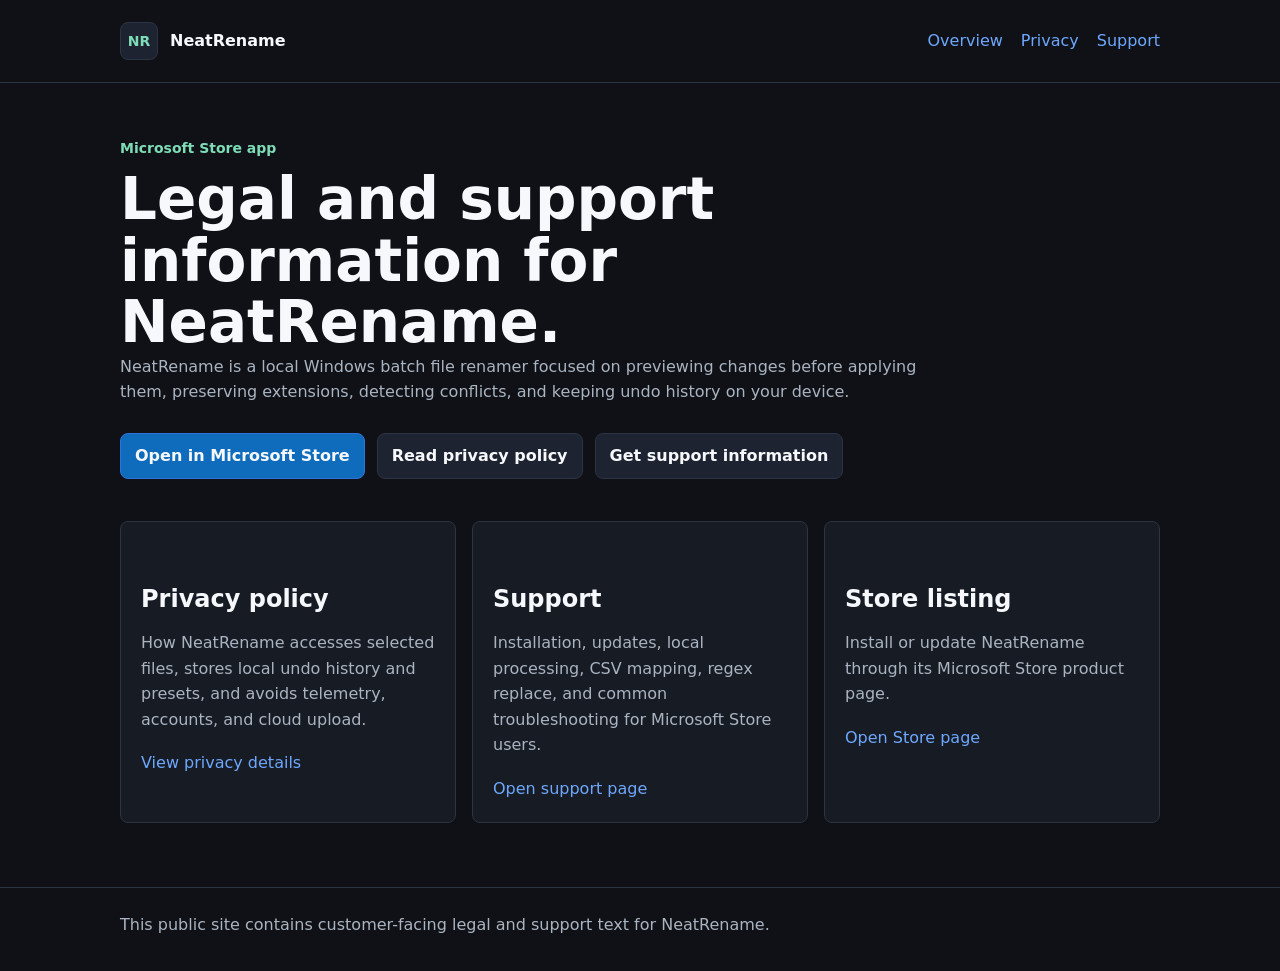
==== index.html @ ce516b66 "Publish NeatRename legal and support pages" ====
<!doctype html>
<html lang="en">
<head>
  <meta charset="utf-8">
  <meta name="viewport" content="width=device-width, initial-scale=1">
  <title>NeatRename Legal and Support</title>
  <meta name="description" content="Legal, privacy, and support information for NeatRename, a local Windows batch file renamer.">
  <link rel="stylesheet" href="styles.css">
</head>
<body>
  <header>
    <div class="shell nav">
      <a class="brand" href="index.html" aria-label="NeatRename legal home">
        <span class="brand-mark">NR</span>
        <span>NeatRename</span>
      </a>
      <nav class="nav-links" aria-label="Primary navigation">
        <a href="index.html">Overview</a>
        <a href="privacy.html">Privacy</a>
        <a href="support.html">Support</a>
      </nav>
    </div>
  </header>

  <main class="shell">
    <p class="eyebrow">Microsoft Store app</p>
    <h1>Legal and support information for NeatRename.</h1>
    <p>
      NeatRename is a local Windows batch file renamer focused on previewing changes before
      applying them, preserving extensions, detecting conflicts, and keeping undo history on
      your device.
    </p>
    <div class="actions">
      <a class="button primary" href="https://apps.microsoft.com/detail/9P6L0C1SX321">Open in Microsoft Store</a>
      <a class="button" href="privacy.html">Read privacy policy</a>
      <a class="button" href="support.html">Get support information</a>
    </div>

    <section class="grid" aria-label="Site sections">
      <article class="card">
        <h2>Privacy policy</h2>
        <p>
          How NeatRename accesses selected files, stores local undo history and presets, and avoids
          telemetry, accounts, and cloud upload.
        </p>
        <a href="privacy.html">View privacy details</a>
      </article>

      <article class="card">
        <h2>Support</h2>
        <p>
          Installation, updates, local processing, CSV mapping, regex replace, and common
          troubleshooting for Microsoft Store users.
        </p>
        <a href="support.html">Open support page</a>
      </article>

      <article class="card">
        <h2>Store listing</h2>
        <p>
          Install or update NeatRename through its Microsoft Store product page.
        </p>
        <a href="https://apps.microsoft.com/detail/9P6L0C1SX321">Open Store page</a>
      </article>
    </section>
  </main>

  <footer>
    <div class="shell">
      This public site contains customer-facing legal and support text for NeatRename.
    </div>
  </footer>
</body>
</html>
---- styles.css ----
:root {
  color-scheme: dark;
  --bg: #0f1117;
  --panel: #171b24;
  --panel-alt: #1d2330;
  --border: #2b3442;
  --text: #f6f8fb;
  --muted: #aab4c0;
  --accent: #6ea8fe;
  --success: #7eddb7;
}

* {
  box-sizing: border-box;
}

body {
  margin: 0;
  background: var(--bg);
  color: var(--text);
  font-family: "Segoe UI", system-ui, -apple-system, BlinkMacSystemFont, sans-serif;
  line-height: 1.6;
}

a {
  color: var(--accent);
  text-decoration: none;
}

a:hover {
  text-decoration: underline;
}

.shell {
  width: min(1040px, calc(100% - 40px));
  margin: 0 auto;
}

header {
  border-bottom: 1px solid var(--border);
}

.nav {
  display: flex;
  align-items: center;
  justify-content: space-between;
  gap: 20px;
  padding: 22px 0;
}

.brand {
  display: inline-flex;
  align-items: center;
  gap: 12px;
  color: var(--text);
  font-weight: 700;
}

.brand-mark {
  display: grid;
  width: 38px;
  height: 38px;
  place-items: center;
  border: 1px solid var(--border);
  border-radius: 8px;
  background: var(--panel-alt);
  color: var(--success);
  font-size: 14px;
  letter-spacing: 0;
}

.nav-links {
  display: flex;
  gap: 18px;
  flex-wrap: wrap;
}

main {
  padding: 54px 0 64px;
}

.eyebrow {
  color: var(--success);
  font-size: 14px;
  font-weight: 650;
  margin: 0 0 10px;
}

h1 {
  max-width: 780px;
  margin: 0;
  font-size: clamp(34px, 5vw, 58px);
  line-height: 1.06;
  letter-spacing: 0;
}

h2 {
  margin: 38px 0 12px;
  font-size: 24px;
  letter-spacing: 0;
}

h3 {
  margin: 26px 0 8px;
  font-size: 18px;
}

p {
  max-width: 800px;
  margin: 0 0 16px;
  color: var(--muted);
}

ul {
  margin: 8px 0 20px;
  padding-left: 24px;
  color: var(--muted);
}

code,
pre {
  font-family: "Cascadia Mono", "Consolas", monospace;
}

pre {
  overflow-x: auto;
  margin: 14px 0 22px;
  padding: 14px 16px;
  border: 1px solid var(--border);
  border-radius: 8px;
  background: #0b0e14;
  color: var(--text);
}

.actions {
  display: flex;
  gap: 12px;
  flex-wrap: wrap;
  margin-top: 28px;
}

.button {
  display: inline-flex;
  min-height: 42px;
  align-items: center;
  justify-content: center;
  border: 1px solid var(--border);
  border-radius: 8px;
  padding: 9px 14px;
  background: var(--panel-alt);
  color: var(--text);
  font-weight: 650;
}

.button.primary {
  border-color: #2f73d8;
  background: #0f6cbd;
}

.grid {
  display: grid;
  grid-template-columns: repeat(3, minmax(0, 1fr));
  gap: 16px;
  margin-top: 42px;
}

.card {
  min-height: 180px;
  border: 1px solid var(--border);
  border-radius: 8px;
  background: var(--panel);
  padding: 20px;
}

.card p {
  margin-bottom: 18px;
}

.summary {
  display: grid;
  grid-template-columns: repeat(3, minmax(0, 1fr));
  gap: 12px;
  margin: 28px 0 38px;
}

.summary-item {
  border: 1px solid var(--border);
  border-radius: 8px;
  background: var(--panel);
  padding: 16px;
}

.summary-item strong {
  display: block;
  margin-bottom: 4px;
}

.summary-item span {
  color: var(--muted);
}

footer {
  border-top: 1px solid var(--border);
  padding: 24px 0 34px;
  color: var(--muted);
}

@media (max-width: 760px) {
  .nav {
    align-items: flex-start;
    flex-direction: column;
  }

  .grid,
  .summary {
    grid-template-columns: 1fr;
  }

  main {
    padding-top: 38px;
  }
}
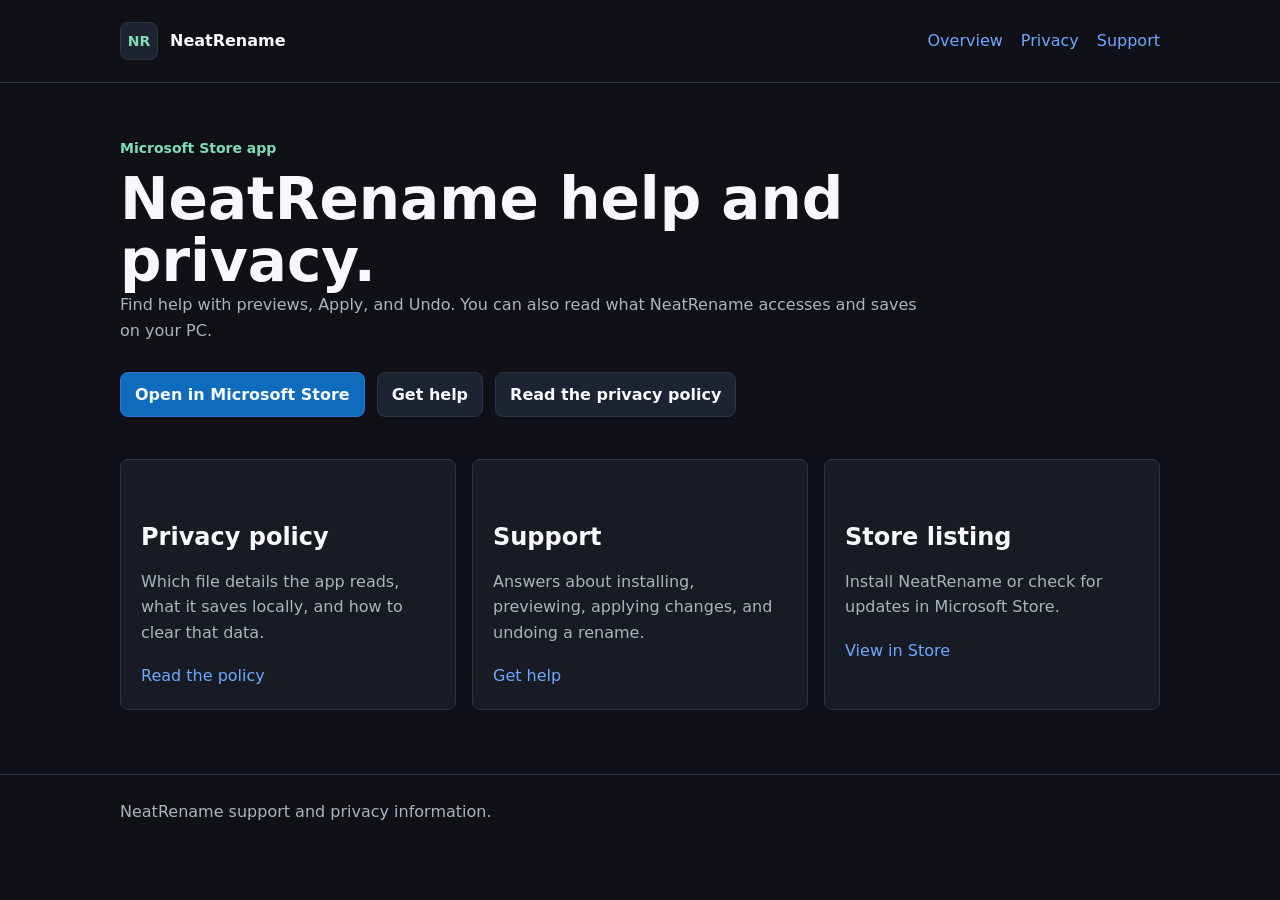
==== commit dc427011: "Make public help pages clearer and actionable" ====
--- a/index.html
+++ b/index.html
@@ -3,8 +3,8 @@
 <head>
   <meta charset="utf-8">
   <meta name="viewport" content="width=device-width, initial-scale=1">
-  <title>NeatRename Legal and Support</title>
-  <meta name="description" content="Legal, privacy, and support information for NeatRename, a local Windows batch file renamer.">
+  <title>NeatRename Help and Privacy</title>
+  <meta name="description" content="NeatRename help, privacy details, and the Microsoft Store link.">
   <link rel="stylesheet" href="styles.css">
 </head>
 <body>
@@ -24,50 +24,47 @@
 
   <main class="shell">
     <p class="eyebrow">Microsoft Store app</p>
-    <h1>Legal and support information for NeatRename.</h1>
+    <h1>NeatRename help and privacy.</h1>
     <p>
-      NeatRename is a local Windows batch file renamer focused on previewing changes before
-      applying them, preserving extensions, detecting conflicts, and keeping undo history on
-      your device.
+      Find help with previews, Apply, and Undo. You can also read what NeatRename
+      accesses and saves on your PC.
     </p>
     <div class="actions">
       <a class="button primary" href="https://apps.microsoft.com/detail/9P6L0C1SX321">Open in Microsoft Store</a>
-      <a class="button" href="privacy.html">Read privacy policy</a>
-      <a class="button" href="support.html">Get support information</a>
+      <a class="button" href="support.html">Get help</a>
+      <a class="button" href="privacy.html">Read the privacy policy</a>
     </div>
 
     <section class="grid" aria-label="Site sections">
       <article class="card">
         <h2>Privacy policy</h2>
         <p>
-          How NeatRename accesses selected files, stores local undo history and presets, and avoids
-          telemetry, accounts, and cloud upload.
+          Which file details the app reads, what it saves locally, and how to clear that data.
         </p>
-        <a href="privacy.html">View privacy details</a>
+        <a href="privacy.html">Read the policy</a>
       </article>
 
       <article class="card">
         <h2>Support</h2>
         <p>
-          Installation, updates, local processing, CSV mapping, regex replace, and common
-          troubleshooting for Microsoft Store users.
+          Answers about installing, previewing, applying changes, and undoing a rename.
         </p>
-        <a href="support.html">Open support page</a>
+        <a href="support.html">Get help</a>
       </article>
 
       <article class="card">
         <h2>Store listing</h2>
         <p>
-          Install or update NeatRename through its Microsoft Store product page.
+          Install NeatRename or check for updates in Microsoft Store.
         </p>
-        <a href="https://apps.microsoft.com/detail/9P6L0C1SX321">Open Store page</a>
+        <a href="https://apps.microsoft.com/detail/9P6L0C1SX321">View in Store</a>
       </article>
     </section>
   </main>
 
   <footer>
     <div class="shell">
-      This public site contains customer-facing legal and support text for NeatRename.
+      NeatRename support and privacy information.
     </div>
   </footer>
 </body>
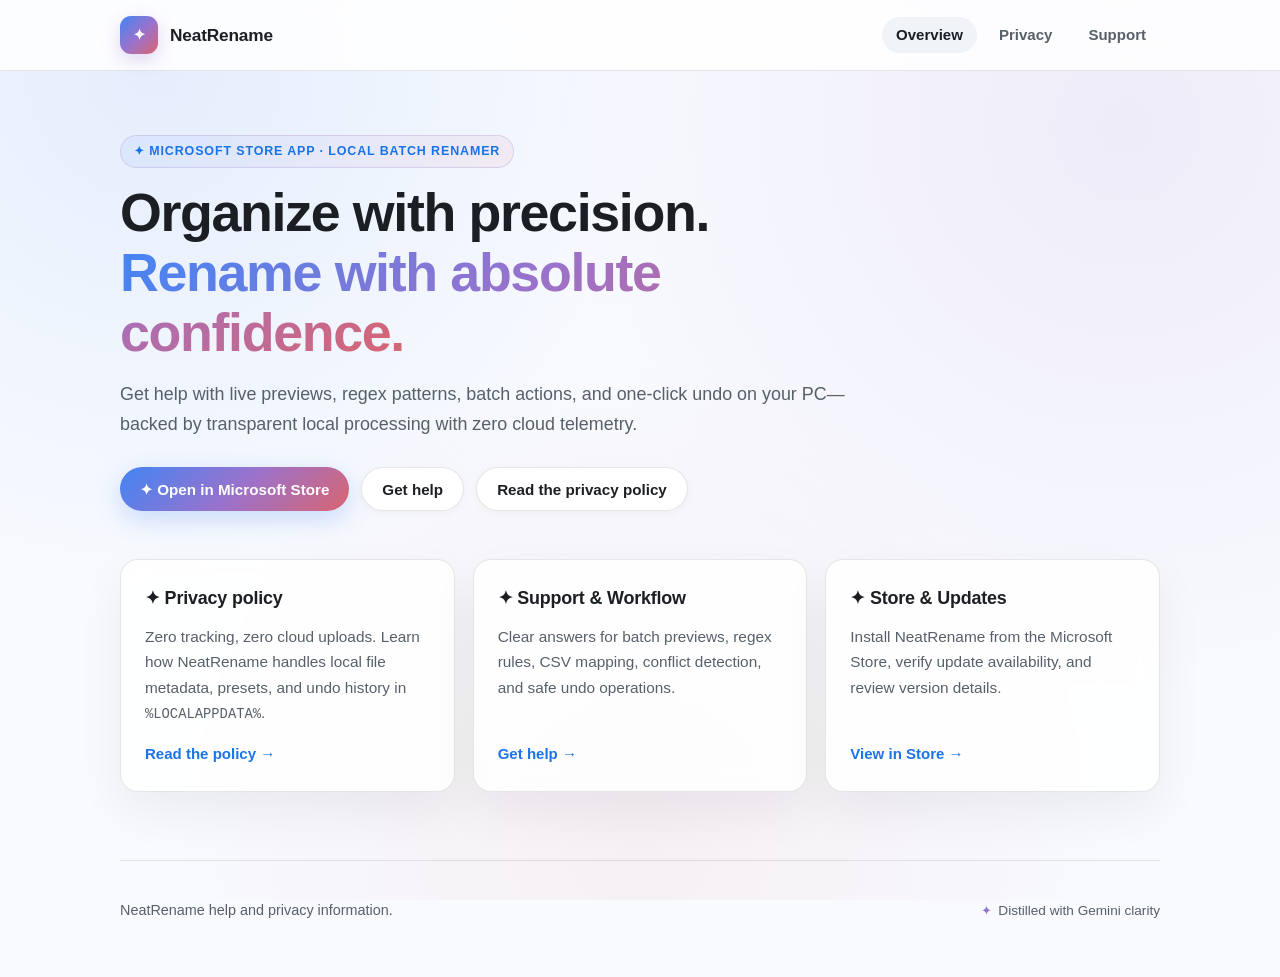
==== commit d6aeb626: "Redesign legal and support pages with Gemini design language" ====
--- a/index.html
+++ b/index.html
@@ -8,64 +8,68 @@
   <link rel="stylesheet" href="styles.css">
 </head>
 <body>
-  <header>
-    <div class="shell nav">
-      <a class="brand" href="index.html" aria-label="NeatRename legal home">
-        <span class="brand-mark">NR</span>
-        <span>NeatRename</span>
-      </a>
-      <nav class="nav-links" aria-label="Primary navigation">
-        <a href="index.html">Overview</a>
-        <a href="privacy.html">Privacy</a>
-        <a href="support.html">Support</a>
-      </nav>
-    </div>
-  </header>
+  <div class="site-shell">
+    <header class="topbar">
+      <div class="topbar-inner">
+        <a class="brand" href="index.html" aria-label="NeatRename legal home">
+          <span class="brand-mark" aria-hidden="true">✦</span>
+          <span>NeatRename</span>
+        </a>
+        <nav class="nav" aria-label="Main navigation">
+          <a href="index.html" aria-current="page">Overview</a>
+          <a href="privacy.html">Privacy</a>
+          <a href="support.html">Support</a>
+        </nav>
+      </div>
+    </header>
 
-  <main class="shell">
-    <p class="eyebrow">Microsoft Store app</p>
-    <h1>NeatRename help and privacy.</h1>
-    <p>
-      Find help with previews, Apply, and Undo. You can also read what NeatRename
-      accesses and saves on your PC.
-    </p>
-    <div class="actions">
-      <a class="button primary" href="https://apps.microsoft.com/detail/9P6L0C1SX321">Open in Microsoft Store</a>
-      <a class="button" href="support.html">Get help</a>
-      <a class="button" href="privacy.html">Read the privacy policy</a>
-    </div>
+    <main>
+      <section class="hero">
+        <p class="eyebrow">✦ Microsoft Store App · Local Batch Renamer</p>
+        <h1>Organize with precision.<br><span class="gradient-text">Rename with absolute confidence.</span></h1>
+        <p class="lede">
+          Get help with live previews, regex patterns, batch actions, and one-click undo on your PC—backed by transparent local processing with zero cloud telemetry.
+        </p>
+        <div class="actions">
+          <a class="button primary" href="https://apps.microsoft.com/detail/9P6L0C1SX321">✦ Open in Microsoft Store</a>
+          <a class="button" href="support.html">Get help</a>
+          <a class="button" href="privacy.html">Read the privacy policy</a>
+        </div>
+      </section>
 
-    <section class="grid" aria-label="Site sections">
-      <article class="card">
-        <h2>Privacy policy</h2>
-        <p>
-          Which file details the app reads, what it saves locally, and how to clear that data.
-        </p>
-        <a href="privacy.html">Read the policy</a>
-      </article>
+      <section class="content">
+        <div class="grid" aria-label="NeatRename public pages">
+          <article class="card">
+            <div>
+              <h2>✦ Privacy policy</h2>
+              <p>Zero tracking, zero cloud uploads. Learn how NeatRename handles local file metadata, presets, and undo history in <code>%LOCALAPPDATA%</code>.</p>
+            </div>
+            <a href="privacy.html">Read the policy →</a>
+          </article>
 
-      <article class="card">
-        <h2>Support</h2>
-        <p>
-          Answers about installing, previewing, applying changes, and undoing a rename.
-        </p>
-        <a href="support.html">Get help</a>
-      </article>
+          <article class="card">
+            <div>
+              <h2>✦ Support &amp; Workflow</h2>
+              <p>Clear answers for batch previews, regex rules, CSV mapping, conflict detection, and safe undo operations.</p>
+            </div>
+            <a href="support.html">Get help →</a>
+          </article>
 
-      <article class="card">
-        <h2>Store listing</h2>
-        <p>
-          Install NeatRename or check for updates in Microsoft Store.
-        </p>
-        <a href="https://apps.microsoft.com/detail/9P6L0C1SX321">View in Store</a>
-      </article>
-    </section>
-  </main>
+          <article class="card">
+            <div>
+              <h2>✦ Store &amp; Updates</h2>
+              <p>Install NeatRename from the Microsoft Store, verify update availability, and review version details.</p>
+            </div>
+            <a href="https://apps.microsoft.com/detail/9P6L0C1SX321">View in Store →</a>
+          </article>
+        </div>
+      </section>
+    </main>
 
-  <footer>
-    <div class="shell">
-      NeatRename support and privacy information.
-    </div>
-  </footer>
+    <footer class="footer">
+      <p>NeatRename help and privacy information.</p>
+      <span class="footer-badge"><span class="brand-spark">✦</span> Distilled with Gemini clarity</span>
+    </footer>
+  </div>
 </body>
 </html>
--- a/styles.css
+++ b/styles.css
@@ -1,13 +1,22 @@
 :root {
-  color-scheme: dark;
-  --bg: #0f1117;
-  --panel: #171b24;
-  --panel-alt: #1d2330;
-  --border: #2b3442;
-  --text: #f6f8fb;
-  --muted: #aab4c0;
-  --accent: #6ea8fe;
-  --success: #7eddb7;
+  color-scheme: light dark;
+  --bg: #f8fafe;
+  --surface: rgba(255, 255, 255, 0.86);
+  --surface-solid: #ffffff;
+  --surface-muted: #f0f4f9;
+  --text: #1b1f24;
+  --muted: #57606a;
+  --border: rgba(27, 31, 36, 0.11);
+  --accent: #4285f4;
+  --accent-strong: #1a73e8;
+  --gemini-purple: #9b72cb;
+  --gemini-coral: #d96570;
+  --gemini-gradient: linear-gradient(135deg, #4285f4 0%, #9b72cb 52%, #d96570 100%);
+  --gemini-soft-bg: linear-gradient(135deg, rgba(66, 133, 244, 0.08) 0%, rgba(155, 114, 203, 0.08) 52%, rgba(217, 101, 112, 0.08) 100%);
+  --shadow: 0 20px 48px rgba(15, 23, 42, 0.06);
+  --radius-lg: 18px;
+  --radius-md: 12px;
+  --radius-pill: 999px;
 }
 
 * {
@@ -16,36 +25,63 @@
 
 body {
   margin: 0;
-  background: var(--bg);
-  color: var(--text);
-  font-family: "Segoe UI", system-ui, -apple-system, BlinkMacSystemFont, sans-serif;
-  line-height: 1.6;
+  background-color: var(--bg);
+  background-image:
+    radial-gradient(circle at 12% 8%, rgba(66, 133, 244, 0.10), transparent 38%),
+    radial-gradient(circle at 88% 14%, rgba(155, 114, 203, 0.10), transparent 42%),
+    radial-gradient(circle at 50% 92%, rgba(217, 101, 112, 0.07), transparent 45%);
+  background-attachment: fixed;
+  color: var(--text);
+  font-family: "Google Sans", -apple-system, BlinkMacSystemFont, "Segoe UI", Roboto, sans-serif;
+  line-height: 1.65;
+  -webkit-font-smoothing: antialiased;
 }
 
 a {
-  color: var(--accent);
-  text-decoration: none;
+  color: var(--accent-strong);
+  text-decoration-thickness: 1px;
+  text-underline-offset: 3px;
+  transition: color 0.18s ease, opacity 0.18s ease;
 }
 
 a:hover {
-  text-decoration: underline;
-}
-
-.shell {
+  color: var(--gemini-purple);
+}
+
+.site-shell {
+  min-height: 100vh;
+  display: flex;
+  flex-direction: column;
+}
+
+main {
+  flex: 1;
+}
+
+.topbar {
+  position: sticky;
+  top: 0;
+  z-index: 20;
+  border-bottom: 1px solid var(--border);
+  background: var(--surface);
+  backdrop-filter: blur(16px);
+  -webkit-backdrop-filter: blur(16px);
+}
+
+.topbar-inner,
+.hero,
+.content,
+.footer {
   width: min(1040px, calc(100% - 40px));
   margin: 0 auto;
 }
 
-header {
-  border-bottom: 1px solid var(--border);
-}
-
-.nav {
+.topbar-inner {
   display: flex;
   align-items: center;
   justify-content: space-between;
-  gap: 20px;
-  padding: 22px 0;
+  gap: 18px;
+  min-height: 70px;
 }
 
 .brand {
@@ -54,6 +90,9 @@
   gap: 12px;
   color: var(--text);
   font-weight: 700;
+  font-size: 1.08rem;
+  text-decoration: none;
+  letter-spacing: -0.01em;
 }
 
 .brand-mark {
@@ -61,162 +100,347 @@
   width: 38px;
   height: 38px;
   place-items: center;
-  border: 1px solid var(--border);
-  border-radius: 8px;
-  background: var(--panel-alt);
-  color: var(--success);
-  font-size: 14px;
-  letter-spacing: 0;
-}
-
-.nav-links {
-  display: flex;
-  gap: 18px;
+  border-radius: 11px;
+  background: var(--gemini-gradient);
+  color: #ffffff;
+  font-size: 0.92rem;
+  font-weight: 800;
+  letter-spacing: -0.02em;
+  box-shadow: 0 6px 18px rgba(155, 114, 203, 0.28);
+}
+
+.brand-spark {
+  background: var(--gemini-gradient);
+  -webkit-background-clip: text;
+  -webkit-text-fill-color: transparent;
+  font-size: 0.95em;
+  margin-left: 2px;
+}
+
+.nav {
+  display: flex;
   flex-wrap: wrap;
-}
-
-main {
-  padding: 54px 0 64px;
+  justify-content: flex-end;
+  gap: 8px;
+}
+
+.nav a {
+  color: var(--muted);
+  font-size: 0.94rem;
+  font-weight: 550;
+  text-decoration: none;
+  padding: 6px 14px;
+  border-radius: var(--radius-pill);
+  transition: background 0.18s ease, color 0.18s ease;
+}
+
+.nav a[aria-current="page"],
+.nav a:hover {
+  color: var(--text);
+  background: var(--surface-muted);
+}
+
+.hero {
+  padding: 64px 0 32px;
 }
 
 .eyebrow {
-  color: var(--success);
-  font-size: 14px;
-  font-weight: 650;
-  margin: 0 0 10px;
+  display: inline-flex;
+  align-items: center;
+  gap: 6px;
+  margin: 0 0 14px;
+  padding: 5px 13px;
+  border-radius: var(--radius-pill);
+  background: var(--gemini-soft-bg);
+  border: 1px solid rgba(155, 114, 203, 0.24);
+  color: var(--accent-strong);
+  font-size: 0.78rem;
+  font-weight: 700;
+  letter-spacing: 0.07em;
+  text-transform: uppercase;
 }
 
 h1 {
-  max-width: 780px;
   margin: 0;
-  font-size: clamp(34px, 5vw, 58px);
-  line-height: 1.06;
-  letter-spacing: 0;
-}
-
-h2 {
-  margin: 38px 0 12px;
-  font-size: 24px;
-  letter-spacing: 0;
-}
-
-h3 {
-  margin: 26px 0 8px;
-  font-size: 18px;
-}
-
-p {
   max-width: 800px;
-  margin: 0 0 16px;
-  color: var(--muted);
-}
-
-ul {
-  margin: 8px 0 20px;
-  padding-left: 24px;
-  color: var(--muted);
-}
-
-code,
-pre {
-  font-family: "Cascadia Mono", "Consolas", monospace;
-}
-
-pre {
-  overflow-x: auto;
-  margin: 14px 0 22px;
-  padding: 14px 16px;
-  border: 1px solid var(--border);
-  border-radius: 8px;
-  background: #0b0e14;
-  color: var(--text);
+  font-size: clamp(2.15rem, 4.2vw, 3.45rem);
+  line-height: 1.12;
+  letter-spacing: -0.025em;
+}
+
+.gradient-text {
+  background: var(--gemini-gradient);
+  -webkit-background-clip: text;
+  -webkit-text-fill-color: transparent;
+}
+
+.lede {
+  max-width: 740px;
+  margin: 18px 0 0;
+  color: var(--muted);
+  font-size: 1.12rem;
 }
 
 .actions {
   display: flex;
+  flex-wrap: wrap;
   gap: 12px;
-  flex-wrap: wrap;
   margin-top: 28px;
 }
 
 .button {
   display: inline-flex;
-  min-height: 42px;
   align-items: center;
   justify-content: center;
+  gap: 8px;
+  min-height: 44px;
+  padding: 0 20px;
   border: 1px solid var(--border);
-  border-radius: 8px;
-  padding: 9px 14px;
-  background: var(--panel-alt);
-  color: var(--text);
-  font-weight: 650;
+  border-radius: var(--radius-pill);
+  background: var(--surface-solid);
+  color: var(--text);
+  font-weight: 600;
+  font-size: 0.95rem;
+  text-decoration: none;
+  box-shadow: 0 2px 8px rgba(15, 23, 42, 0.04);
+  transition: transform 0.16s ease, box-shadow 0.16s ease, border-color 0.16s ease;
+}
+
+.button:hover {
+  transform: translateY(-1px);
+  border-color: rgba(155, 114, 203, 0.45);
+  color: var(--text);
+  box-shadow: 0 8px 20px rgba(15, 23, 42, 0.08);
 }
 
 .button.primary {
-  border-color: #2f73d8;
-  background: #0f6cbd;
+  border: none;
+  background: var(--gemini-gradient);
+  color: #ffffff;
+  box-shadow: 0 8px 24px rgba(66, 133, 244, 0.25);
+}
+
+.button.primary:hover {
+  color: #ffffff;
+  box-shadow: 0 10px 28px rgba(155, 114, 203, 0.38);
+}
+
+.content {
+  padding: 16px 0 68px;
 }
 
 .grid {
   display: grid;
   grid-template-columns: repeat(3, minmax(0, 1fr));
-  gap: 16px;
-  margin-top: 42px;
+  gap: 18px;
+}
+
+.card,
+.document {
+  border: 1px solid var(--border);
+  border-radius: var(--radius-lg);
+  background: var(--surface);
+  backdrop-filter: blur(12px);
+  -webkit-backdrop-filter: blur(12px);
+  box-shadow: var(--shadow);
 }
 
 .card {
-  min-height: 180px;
-  border: 1px solid var(--border);
-  border-radius: 8px;
-  background: var(--panel);
-  padding: 20px;
+  padding: 24px;
+  display: flex;
+  flex-direction: column;
+  justify-content: space-between;
+  transition: transform 0.2s ease, border-color 0.2s ease;
+}
+
+.card:hover {
+  transform: translateY(-3px);
+  border-color: rgba(155, 114, 203, 0.4);
+}
+
+.card h2,
+.card h3 {
+  margin: 0 0 10px;
+  font-size: 1.12rem;
+  letter-spacing: -0.01em;
 }
 
 .card p {
-  margin-bottom: 18px;
-}
-
+  margin: 0;
+  color: var(--muted);
+  font-size: 0.96rem;
+}
+
+.card a {
+  display: inline-flex;
+  align-items: center;
+  gap: 4px;
+  margin-top: 16px;
+  font-weight: 650;
+  font-size: 0.94rem;
+  text-decoration: none;
+}
+
+.card a:hover {
+  text-decoration: underline;
+}
+
+.document {
+  max-width: 880px;
+  padding: 36px;
+}
+
+.document h2 {
+  margin: 2.2rem 0 0.75rem;
+  font-size: 1.32rem;
+  letter-spacing: -0.015em;
+  display: flex;
+  align-items: center;
+  gap: 8px;
+}
+
+.document h2:first-child {
+  margin-top: 0;
+}
+
+.document p {
+  margin: 0.85rem 0;
+}
+
+.document ul {
+  margin: 0.85rem 0 0;
+  padding-left: 1.35rem;
+}
+
+.document li + li {
+  margin-top: 0.45rem;
+}
+
+.summary-list,
 .summary {
   display: grid;
   grid-template-columns: repeat(3, minmax(0, 1fr));
+  gap: 14px;
+  margin: 8px 0 30px;
+}
+
+.summary-item {
+  border: 1px solid rgba(155, 114, 203, 0.24);
+  border-radius: var(--radius-md);
+  padding: 18px;
+  background: var(--gemini-soft-bg);
+}
+
+.summary-item strong {
+  display: flex;
+  align-items: center;
+  gap: 6px;
+  margin-bottom: 6px;
+  font-size: 0.96rem;
+}
+
+.summary-item span {
+  display: block;
+  color: var(--muted);
+  font-size: 0.91rem;
+  line-height: 1.5;
+}
+
+.gemini-Synthesis {
+  margin: 0 0 28px;
+  padding: 18px 22px;
+  border-radius: var(--radius-md);
+  background: var(--gemini-soft-bg);
+  border-left: 4px solid #9b72cb;
+  font-size: 0.96rem;
+}
+
+.gemini-Synthesis strong {
+  color: var(--text);
+}
+
+pre {
+  overflow-x: auto;
+  border: 1px solid var(--border);
+  border-radius: var(--radius-md);
+  padding: 14px 18px;
+  background: var(--surface-muted);
+}
+
+code {
+  font-family: "JetBrains Mono", "Cascadia Mono", Consolas, monospace;
+  font-size: 0.9em;
+}
+
+.footer {
+  padding: 24px 0 40px;
+  border-top: 1px solid var(--border);
+  color: var(--muted);
+  font-size: 0.9rem;
+  display: flex;
+  justify-content: space-between;
+  align-items: center;
+  flex-wrap: wrap;
   gap: 12px;
-  margin: 28px 0 38px;
-}
-
-.summary-item {
-  border: 1px solid var(--border);
-  border-radius: 8px;
-  background: var(--panel);
-  padding: 16px;
-}
-
-.summary-item strong {
-  display: block;
-  margin-bottom: 4px;
-}
-
-.summary-item span {
-  color: var(--muted);
-}
-
-footer {
-  border-top: 1px solid var(--border);
-  padding: 24px 0 34px;
+}
+
+.footer-badge {
+  display: inline-flex;
+  align-items: center;
+  gap: 6px;
+  font-size: 0.85rem;
   color: var(--muted);
 }
 
 @media (max-width: 760px) {
-  .nav {
+  .topbar-inner {
     align-items: flex-start;
     flex-direction: column;
+    padding: 14px 0;
+  }
+
+  .nav {
+    justify-content: flex-start;
+  }
+
+  .hero {
+    padding-top: 40px;
   }
 
   .grid,
+  .summary-list,
   .summary {
     grid-template-columns: 1fr;
   }
 
-  main {
-    padding-top: 38px;
-  }
-}
+  .document {
+    padding: 24px;
+  }
+}
+
+@media (prefers-color-scheme: dark) {
+  :root {
+    --bg: #0d1117;
+    --surface: rgba(22, 27, 34, 0.82);
+    --surface-solid: #161b22;
+    --surface-muted: #1f2631;
+    --text: #f0f6fc;
+    --muted: #9ca7b4;
+    --border: rgba(240, 246, 252, 0.12);
+    --accent: #8ab4f8;
+    --accent-strong: #a8c7fa;
+    --gemini-soft-bg: linear-gradient(135deg, rgba(66, 133, 244, 0.13) 0%, rgba(155, 114, 203, 0.13) 52%, rgba(217, 101, 112, 0.11) 100%);
+    --shadow: 0 20px 50px rgba(0, 0, 0, 0.35);
+  }
+
+  body {
+    background-image:
+      radial-gradient(circle at 14% 10%, rgba(66, 133, 244, 0.15), transparent 40%),
+      radial-gradient(circle at 86% 16%, rgba(155, 114, 203, 0.14), transparent 42%),
+      radial-gradient(circle at 50% 90%, rgba(217, 101, 112, 0.10), transparent 45%);
+  }
+
+  .button.primary {
+    color: #ffffff;
+  }
+}
